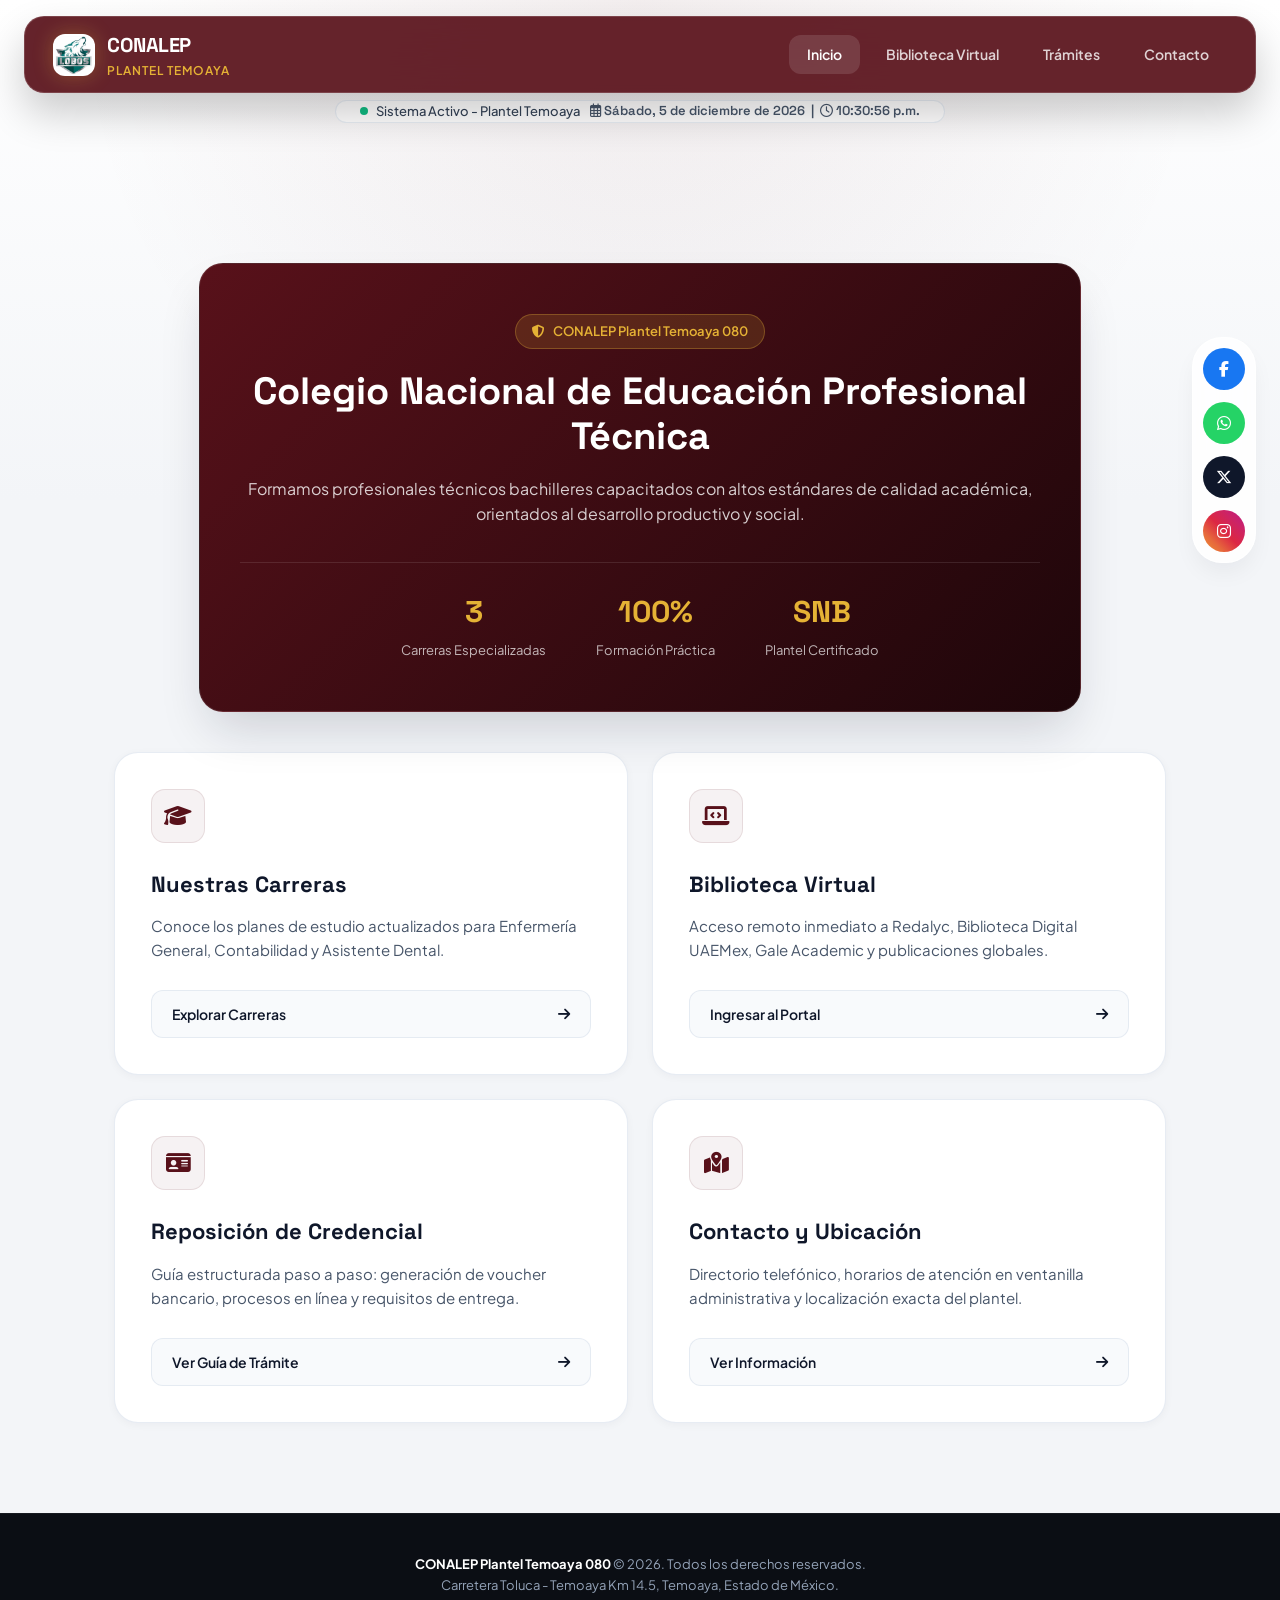
==== index.html @ 71636ceb "Update index.html" ====
<!DOCTYPE html>
<html lang="es">
<head>
    <meta charset="UTF-8">
    <meta name="viewport" content="width=device-width, initial-scale=1.0">
    <title>CONALEP Plantel Temoaya | Portal Institucional</title>
    
    <!-- Tipografía Moderna y Font Awesome -->
    <link rel="preconnect" href="https://fonts.googleapis.com">
    <link rel="preconnect" href="https://fonts.gstatic.com" crossorigin>
    <link href="https://fonts.googleapis.com/css2?family=Plus+Jakarta+Sans:wght@300;400;500;600;700;800&family=Space+Grotesk:wght@600;700&display=swap" rel="stylesheet">
    <link rel="stylesheet" href="https://cdnjs.cloudflare.com/ajax/libs/font-awesome/6.4.2/css/all.min.css">
    
    <!-- Hoja de Estilos -->
    <link rel="stylesheet" href="css/estilos.css">
</head>
<body>

    <!-- Fondo de malla tecnológica -->
    <div class="bg-mesh"></div>

    <!-- Redes Sociales Flotantes -->
    <div class="social-icons-float">
        <a href="https://www.facebook.com/ConalepTemoaya080?mibextid=ZbWKwL" target="_blank" class="social-icon facebook" title="Facebook"><i class="fab fa-facebook-f"></i></a>
        <a href="https://whatsapp.com/channel/0029VaXkV3gK0IBemLqQGA2Q" target="_blank" class="social-icon whatsapp" title="WhatsApp"><i class="fab fa-whatsapp"></i></a>
        <a href="https://x.com/ConalepTemoaya?t=_tFDwOR5EO-kMRiu1jZuSw&s=08" target="_blank" class="social-icon x-icon" title="X"><i class="fab fa-x-twitter"></i></a>
        <a href="https://www.instagram.com/conaleptemoaya080/" target="_blank" class="social-icon instagram" title="Instagram"><i class="fab fa-instagram"></i></a>
    </div>

    <!-- Navbar Floating Glassmorphism -->
    <nav class="navbar-pro">
        <div class="nav-container">
            <div class="nav-brand">
                <div class="lobo-container" style="overflow: hidden; padding: 2px; width: 42px; height: 42px; border-radius: 12px; display: flex; align-items: center; justify-content: center; background: #FFF;">
                    <img src="imagenes/lobo1.jpeg" alt="Lobo CONALEP" style="width: 100%; height: 100%; object-fit: cover; border-radius: 10px;">
                </div>
                <div>
                    <span class="brand-main">CONALEP</span>
                    <span class="brand-sub">Plantel Temoaya</span>
                </div>
            </div>
            <div class="nav-menu">
                <a href="index.html" class="nav-link activo">Inicio</a>
                <a href="bibliotecas_en_linea.html" class="nav-link">Biblioteca Virtual</a>
                <a href="credencial.html" class="nav-link">Trámites</a>
                <a href="contacto.html" class="nav-link">Contacto</a>
            </div>
        </div>
    </nav>

    <!-- Barra de Estado Activo y Reloj en Vivo -->
    <div class="live-status-bar" style="max-width: 1200px; margin: 100px auto 20px auto; padding: 0 24px; display: flex; justify-content: space-between; align-items: center; flex-wrap: wrap; gap: 10px;">
        <div class="status-indicator" style="display: flex; align-items: center; gap: 8px; font-size: 13px; color: #334155; font-weight: 500;">
            <span class="pulse-dot" style="width: 8px; height: 8px; background: #10B981; border-radius: 50%; display: inline-block;"></span>
            <span class="status-text">Sistema Activo - Plantel Temoaya</span>
        </div>
        <div class="realtime-clock" id="liveClock" style="font-size: 13px; color: #475569; font-weight: 600;">
            <!-- JavaScript inyectará la fecha y hora aquí -->
        </div>
    </div>

    <!-- Header Principal / Hero Banner Tecnológico -->
    <header class="encabezado-inicio">
        <div class="hero-banner-senior">
            <div class="hero-banner-content">
                <div class="hero-badge"><i class="fas fa-shield-alt"></i> CONALEP Plantel Temoaya 080</div>
                <h1>Colegio Nacional de Educación Profesional Técnica</h1>
                <p>Formamos profesionales técnicos bachilleres capacitados con altos estándares de calidad académica, orientados al desarrollo productivo y social.</p>
                
                <div class="hero-stats">
                    <div class="stat-item">
                        <span class="stat-number">3</span>
                        <span class="stat-label">Carreras Especializadas</span>
                    </div>
                    <div class="stat-item">
                        <span class="stat-number">100%</span>
                        <span class="stat-label">Formación Práctica</span>
                    </div>
                    <div class="stat-item">
                        <span class="stat-number">SNB</span>
                        <span class="stat-label">Plantel Certificado</span>
                    </div>
                </div>
            </div>
        </div>
    </header>

    <!-- Grilla Bento de Servicios Principales -->
    <main class="contenedor-tarjetas">
        
        <div class="tarjeta-servicio">
            <div>
                <div class="tarjeta-icono"><i class="fas fa-graduation-cap"></i></div>
                <h2>Nuestras Carreras</h2>
                <p>Conoce los planes de estudio actualizados para Enfermería General, Contabilidad y Asistente Dental.</p>
            </div>
            <a href="carreras.html" class="btn-amarillo">
                <span>Explorar Carreras</span>
                <i class="fas fa-arrow-right"></i>
            </a>
        </div>

        <div class="tarjeta-servicio">
            <div>
                <div class="tarjeta-icono"><i class="fas fa-laptop-code"></i></div>
                <h2>Biblioteca Virtual</h2>
                <p>Acceso remoto inmediato a Redalyc, Biblioteca Digital UAEMex, Gale Academic y publicaciones globales.</p>
            </div>
            <a href="bibliotecas_en_linea.html" class="btn-amarillo">
                <span>Ingresar al Portal</span>
                <i class="fas fa-arrow-right"></i>
            </a>
        </div>

        <div class="tarjeta-servicio">
            <div>
                <div class="tarjeta-icono"><i class="fas fa-id-card"></i></div>
                <h2>Reposición de Credencial</h2>
                <p>Guía estructurada paso a paso: generación de voucher bancario, procesos en línea y requisitos de entrega.</p>
            </div>
            <a href="credencial.html" class="btn-amarillo">
                <span>Ver Guía de Trámite</span>
                <i class="fas fa-arrow-right"></i>
            </a>
        </div>

        <div class="tarjeta-servicio">
            <div>
                <div class="tarjeta-icono"><i class="fas fa-map-location-dot"></i></div>
                <h2>Contacto y Ubicación</h2>
                <p>Directorio telefónico, horarios de atención en ventanilla administrativa y localización exacta del plantel.</p>
            </div>
            <a href="contacto.html" class="btn-amarillo">
                <span>Ver Información</span>
                <i class="fas fa-arrow-right"></i>
            </a>
        </div>

    </main>

    <!-- Pie de Página Corporativo -->
    <footer class="footer-institucional">
        <p><strong>CONALEP Plantel Temoaya 080</strong> &copy; 2026. Todos los derechos reservados.</p>
        <p>Carretera Toluca - Temoaya Km 14.5, Temoaya, Estado de México.</p>
    </footer>

    <!-- Script desacoplado -->
    <script src="js/main.js"></script>
</body>
</html>
---- css/estilos.css ----
/* ============================================================
   PORTAL CONALEP TEMOAYA - ENTERPRISE DESIGN SYSTEM
   ============================================================ */
:root {
    --brand-primary: #58111A;
    --brand-primary-dark: #380A10;
    --brand-accent: #E5B235;
    
    --bg-body: #F3F5F8;
    --bg-card: #FFFFFF;
    
    --text-heading: #0F172A;
    --text-body: #475569;
    --text-muted: #94A3B8;
    
    --border-subtle: rgba(226, 232, 240, 0.8);
    
    --shadow-sm: 0 2px 8px rgba(15, 23, 42, 0.04);
    --shadow-md: 0 12px 24px -4px rgba(15, 23, 42, 0.06);
    --shadow-xl: 0 25px 50px -12px rgba(15, 23, 42, 0.18);

    --radius-xl: 24px;
    --radius-md: 14px;
    --transition-smooth: all 0.4s cubic-bezier(0.16, 1, 0.3, 1);
}

* {
    box-sizing: border-box;
    margin: 0;
    padding: 0;
}

body {
    font-family: 'Plus Jakarta Sans', sans-serif;
    background-color: var(--bg-body);
    color: var(--text-body);
    line-height: 1.6;
    overflow-x: hidden;
}

/* Fondo con Malla Tecnológica */
.bg-mesh {
    position: absolute;
    top: 0;
    left: 0;
    width: 100%;
    height: 500px;
    background: radial-gradient(circle at 50% 0%, rgba(88, 17, 26, 0.07) 0%, transparent 70%),
                linear-gradient(to bottom, #FFFFFF, var(--bg-body));
    z-index: -1;
}

/* Navbar Ultra-Glassmorphism */
.navbar-pro {
    position: fixed;
    top: 16px;
    left: 50%;
    transform: translateX(-50%);
    width: calc(100% - 48px);
    max-width: 1280px;
    background: rgba(88, 17, 26, 0.92);
    backdrop-filter: blur(16px) saturate(180%);
    border: 1px solid rgba(255, 255, 255, 0.15);
    border-radius: 20px;
    box-shadow: 0 20px 40px rgba(0, 0, 0, 0.2);
    z-index: 1000;
}

.nav-container {
    padding: 12px 28px;
    display: flex;
    justify-content: space-between;
    align-items: center;
}

.nav-brand {
    display: flex;
    align-items: center;
    gap: 12px;
}

.brand-badge {
    width: 36px;
    height: 36px;
    background: linear-gradient(135deg, var(--brand-accent), #B8860B);
    color: var(--brand-primary-dark);
    font-family: 'Space Grotesk', sans-serif;
    font-weight: 700;
    font-size: 18px;
    display: flex;
    align-items: center;
    justify-content: center;
    border-radius: 10px;
}

.brand-main {
    color: #FFFFFF;
    font-family: 'Space Grotesk', sans-serif;
    font-weight: 700;
    font-size: 20px;
    letter-spacing: -0.5px;
}

.brand-sub {
    color: var(--brand-accent);
    font-size: 12px;
    font-weight: 600;
    text-transform: uppercase;
    letter-spacing: 1px;
    display: block;
}

.nav-menu {
    display: flex;
    gap: 8px;
}

.nav-link {
    color: rgba(255, 255, 255, 0.8);
    text-decoration: none;
    font-size: 14px;
    font-weight: 600;
    padding: 8px 18px;
    border-radius: 12px;
    transition: var(--transition-smooth);
}

.nav-link:hover, .nav-link.activo {
    color: #FFFFFF;
    background: rgba(255, 255, 255, 0.12);
}

/* Redes Sociales Flotantes */
.social-icons-float {
    position: fixed;
    right: 24px;
    top: 50%;
    transform: translateY(-50%);
    display: flex;
    flex-direction: column;
    gap: 12px;
    padding: 10px;
    background: rgba(255, 255, 255, 0.85);
    backdrop-filter: blur(12px);
    border: 1px solid rgba(255, 255, 255, 0.9);
    border-radius: 30px;
    box-shadow: var(--shadow-md);
    z-index: 999;
}

.social-icon {
    width: 42px;
    height: 42px;
    border-radius: 50%;
    color: white;
    display: flex;
    align-items: center;
    justify-content: center;
    text-decoration: none;
    font-size: 16px;
    transition: var(--transition-smooth);
}

.social-icon:hover {
    transform: scale(1.15) rotate(-4deg);
}

.facebook { background: #1877F2; }
.whatsapp { background: #25D366; }
.x-icon { background: #0F172A; }
.instagram { background: linear-gradient(45deg, #f09433, #e6683c, #dc2743, #cc2366, #bc1888); }

/* Hero Banner Tecnológico (Reemplazo Senior de fotos) */
.encabezado-inicio {
    max-width: 1100px;
    margin: 120px auto 40px auto;
    padding: 0 24px;
}

.hero-banner-senior {
    padding: 50px 40px;
    background: linear-gradient(135deg, #58111A 0%, #1E060A 100%);
    border-radius: var(--radius-xl);
    color: #FFFFFF;
    box-shadow: var(--shadow-xl);
    position: relative;
    overflow: hidden;
    border: 1px solid rgba(255, 255, 255, 0.1);
}

.hero-banner-content {
    max-width: 800px;
    margin: 0 auto;
    text-align: center;
}

.hero-badge {
    display: inline-flex;
    align-items: center;
    gap: 8px;
    background: rgba(229, 178, 53, 0.15);
    color: var(--brand-accent);
    padding: 6px 16px;
    border-radius: 30px;
    font-size: 13px;
    font-weight: 600;
    margin-bottom: 20px;
    border: 1px solid rgba(229, 178, 53, 0.3);
}

.hero-banner-content h1 {
    font-family: 'Space Grotesk', sans-serif;
    font-size: 38px;
    font-weight: 700;
    line-height: 1.2;
    margin-bottom: 16px;
    color: #FFFFFF;
}

.hero-banner-content p {
    font-size: 16px;
    color: rgba(255, 255, 255, 0.8);
    margin-bottom: 35px;
    line-height: 1.6;
}

.hero-stats {
    display: flex;
    justify-content: center;
    gap: 50px;
    padding-top: 25px;
    border-top: 1px solid rgba(255, 255, 255, 0.1);
}

.stat-item {
    display: flex;
    flex-direction: column;
    align-items: center;
}

.stat-number {
    font-family: 'Space Grotesk', sans-serif;
    font-size: 30px;
    font-weight: 700;
    color: var(--brand-accent);
}

.stat-label {
    font-size: 13px;
    color: rgba(255, 255, 255, 0.7);
    margin-top: 4px;
}

/* Grilla Bento Asimétrica */
.contenedor-tarjetas {
    display: grid;
    grid-template-columns: repeat(12, 1fr);
    gap: 24px;
    max-width: 1100px;
    margin: 0 auto 90px auto;
    padding: 0 24px;
}

.tarjeta-servicio {
    background: var(--bg-card);
    border-radius: var(--radius-xl);
    padding: 36px;
    border: 1px solid var(--border-subtle);
    box-shadow: var(--shadow-sm);
    display: flex;
    flex-direction: column;
    justify-content: space-between;
    transition: var(--transition-smooth);
}

.tarjeta-servicio:nth-child(1) { grid-column: span 6; }
.tarjeta-servicio:nth-child(2) { grid-column: span 6; }
.tarjeta-servicio:nth-child(3) { grid-column: span 6; }
.tarjeta-servicio:nth-child(4) { grid-column: span 6; }

.tarjeta-servicio:hover {
    transform: translateY(-8px);
    box-shadow: var(--shadow-xl);
    border-color: rgba(88, 17, 26, 0.2);
}

.tarjeta-icono {
    width: 54px;
    height: 54px;
    background: rgba(88, 17, 26, 0.05);
    color: var(--brand-primary);
    border-radius: var(--radius-md);
    display: flex;
    align-items: center;
    justify-content: center;
    font-size: 22px;
    margin-bottom: 24px;
    border: 1px solid rgba(88, 17, 26, 0.1);
}

.tarjeta-servicio h2 {
    font-family: 'Space Grotesk', sans-serif;
    color: var(--text-heading);
    font-size: 22px;
    font-weight: 700;
    margin-bottom: 12px;
}

.tarjeta-servicio p {
    color: var(--text-body);
    font-size: 15px;
    line-height: 1.6;
    margin-bottom: 28px;
}

.btn-amarillo {
    display: inline-flex;
    align-items: center;
    justify-content: space-between;
    background: #F8FAFC;
    color: var(--text-heading);
    border: 1px solid var(--border-subtle);
    padding: 12px 20px;
    border-radius: 12px;
    font-weight: 600;
    font-size: 14px;
    text-decoration: none;
    transition: var(--transition-smooth);
}

.btn-amarillo:hover {
    background: var(--brand-primary);
    color: #FFFFFF;
    border-color: var(--brand-primary);
}

.btn-amarillo i {
    transition: transform 0.3s ease;
}

.btn-amarillo:hover i {
    transform: translateX(5px);
}

/* Footer Corporativo */
.footer-institucional {
    background: #0B0E14;
    color: var(--text-muted);
    text-align: center;
    padding: 40px 24px;
    font-size: 13px;
    border-top: 1px solid rgba(255, 255, 255, 0.05);
}

.footer-institucional strong {
    color: #FFFFFF;
}

/* Responsive */
@media (max-width: 900px) {
    .tarjeta-servicio {
        grid-column: span 12 !important;
    }
    .hero-stats {
        flex-direction: column;
        gap: 20px;
    }
}

/* Barra de Estado en Tiempo Real */
.live-status-bar {
    max-width: 1100px;
    margin: 110px auto 15px auto;
    padding: 10px 20px;
    display: flex;
    justify-content: space-between;
    align-items: center;
    background: rgba(255, 255, 255, 0.8);
    backdrop-filter: blur(10px);
    border: 1px solid var(--border-subtle);
    border-radius: 12px;
    font-size: 13px;
    color: var(--text-body);
    font-weight: 500;
}

.status-indicator {
    display: flex;
    align-items: center;
    gap: 8px;
}

.pulse-dot {
    width: 8px;
    height: 8px;
    background-color: #10B981;
    border-radius: 50%;
    box-shadow: 0 0 0 0 rgba(16, 185, 129, 0.7);
    animation: pulse-green 2s infinite;
}

@keyframes pulse-green {
    0% { transform: scale(0.95); box-shadow: 0 0 0 0 rgba(16, 185, 129, 0.7); }
    70% { transform: scale(1); box-shadow: 0 0 0 6px rgba(16, 185, 129, 0); }
    100% { transform: scale(0.95); box-shadow: 0 0 0 0 rgba(16, 185, 129, 0); }
}

.realtime-clock {
    font-family: 'Space Grotesk', sans-serif;
    color: var(--brand-primary);
    font-weight: 600;
}

@media (max-width: 768px) {
    .live-status-bar {
        flex-direction: column;
        gap: 6px;
        text-align: center;
    }
}
/* Contenedor y Animación del Lobo Institucional (Nivel Senior) */
.lobo-container {
    width: 42px;
    height: 42px;
    background: linear-gradient(135deg, var(--brand-accent), #B8860B);
    color: var(--brand-primary-dark);
    border-radius: 12px;
    display: flex;
    align-items: center;
    justify-content: center;
    font-size: 20px;
    box-shadow: 0 0 20px rgba(229, 178, 53, 0.3);
    animation: flotarLobo 3s ease-in-out infinite;
}

/* Animación fluida tipo flotación corporativa */
@keyframes flotarLobo {
    0% {
        transform: translateY(0px) rotate(0deg);
    }
    50% {
        transform: translateY(-4px) rotate(2deg);
    }
    100% {
        transform: translateY(0px) rotate(0deg);
    }
}
/* ==========================================================================
   ADICIONES FINALES - PORTAL SENIOR CONALEP TEMOAYA
   ========================================================================== */

/* 1. Estructura de Páginas Secundarias y Footer Sticky (Fijar pie abajo) */
html, body {
    height: 100%;
}

body {
    display: flex;
    flex-direction: column;
}

.page-wrapper, .library-container, .carreras-wrapper, .contact-container {
    flex: 1;
    width: 100%;
    max-width: 1200px;
    margin: 130px auto 60px auto;
    padding: 0 24px;
    box-sizing: border-box;
}

.footer-institucional {
    margin-top: auto;
}

/* 2. Biblioteca Virtual - Pestañas y Tarjetas de Enlaces */
.library-header {
    text-align: center;
    margin-bottom: 40px;
}

.library-header h1 {
    font-family: 'Space Grotesk', sans-serif;
    color: var(--brand-primary);
    font-size: 36px;
    font-weight: 700;
    margin-bottom: 12px;
}

.semestre-tabs {
    display: flex;
    justify-content: center;
    gap: 10px;
    margin-bottom: 40px;
    flex-wrap: wrap;
}

.tab-btn {
    background: #FFFFFF;
    border: 1px solid var(--border-subtle);
    color: var(--text-body);
    padding: 12px 22px;
    border-radius: 12px;
    font-family: 'Space Grotesk', sans-serif;
    font-weight: 600;
    font-size: 14px;
    cursor: pointer;
    transition: var(--transition-smooth);
    box-shadow: var(--shadow-sm);
}

.tab-btn.active, .tab-btn:hover {
    background: var(--brand-primary);
    color: var(--brand-accent);
    border-color: var(--brand-primary);
    box-shadow: var(--shadow-md);
}

.tab-content {
    display: none;
}

.tab-content.active {
    display: block;
    animation: fadeIn 0.4s ease-in-out;
}

@keyframes fadeIn {
    from { opacity: 0; transform: translateY(10px); }
    to { opacity: 1; transform: translateY(0); }
}

.modulo-card {
    background: var(--bg-card);
    border-radius: var(--radius-xl);
    padding: 28px;
    margin-bottom: 24px;
    border: 1px solid var(--border-subtle);
    box-shadow: var(--shadow-sm);
}

.modulo-title {
    font-family: 'Space Grotesk', sans-serif;
    font-size: 19px;
    color: var(--brand-primary);
    margin-bottom: 20px;
    display: flex;
    align-items: center;
    gap: 12px;
    border-bottom: 2px solid #F1F5F9;
    padding-bottom: 12px;
}

.modulo-title i {
    color: var(--brand-accent);
    font-size: 22px;
}

.links-grid {
    display: grid;
    grid-template-columns: repeat(auto-fill, minmax(340px, 1fr));
    gap: 16px;
}

.resource-link-item {
    background: #F8FAFC;
    border: 1px solid var(--border-subtle);
    padding: 16px 20px;
    border-radius: 14px;
    text-decoration: none;
    color: var(--text-heading);
    font-size: 14px;
    font-weight: 600;
    display: flex;
    align-items: center;
    gap: 14px;
    transition: var(--transition-smooth);
    box-shadow: var(--shadow-sm);
}

.resource-link-item:hover {
    background: #FFFFFF;
    border-color: var(--brand-primary);
    transform: translateY(-3px);
    box-shadow: var(--shadow-md);
    color: var(--brand-primary);
}

.resource-link-item i {
    background: rgba(88, 17, 26, 0.08);
    color: var(--brand-primary);
    width: 36px;
    height: 36px;
    border-radius: 10px;
    display: flex;
    align-items: center;
    justify-content: center;
    font-size: 16px;
    flex-shrink: 0;
    transition: var(--transition-smooth);
}

.resource-link-item:hover i {
    background: var(--brand-primary);
    color: var(--brand-accent);
}

/* 3. Carreras (Oferta Educativa) */
.carreras-grid {
    display: grid;
    grid-template-columns: repeat(auto-fit, minmax(320px, 1fr));
    gap: 30px;
}

.carrera-card {
    background: var(--bg-card);
    border-radius: var(--radius-xl);
    overflow: hidden;
    border: 1px solid var(--border-subtle);
    box-shadow: var(--shadow-md);
    display: flex;
    flex-direction: column;
    transition: var(--transition-smooth);
}

.carrera-card:hover {
    transform: translateY(-6px);
    box-shadow: var(--shadow-xl);
}

.carrera-img-container {
    width: 100%;
    height: 240px;
    overflow: hidden;
    background: var(--brand-primary);
}

.carrera-img-container img {
    width: 100%;
    height: 100%;
    object-fit: cover;
    display: block;
}

.carrera-body {
    padding: 30px 25px;
    display: flex;
    flex-direction: column;
    flex-grow: 1;
}

.carrera-title {
    font-family: 'Space Grotesk', sans-serif;
    color: var(--brand-primary);
    font-size: 24px;
    font-weight: 700;
    text-align: center;
    margin-bottom: 15px;
}

.competencias-title {
    font-family: 'Space Grotesk', sans-serif;
    color: var(--brand-primary);
    font-size: 16px;
    font-weight: 700;
    text-align: center;
    margin-bottom: 15px;
    border-top: 1px dashed var(--border-subtle);
    padding-top: 20px;
}

.competencias-list {
    list-style: none;
    padding: 0;
    margin: 0;
    display: flex;
    flex-direction: column;
    gap: 10px;
}

.competencias-list li {
    display: flex;
    align-items: flex-start;
    gap: 10px;
    color: var(--text-body);
    font-size: 13px;
    line-height: 1.5;
}

.competencias-list li i {
    color: var(--brand-accent);
    font-size: 14px;
    margin-top: 3px;
    flex-shrink: 0;
}

/* 4. Contacto y Formularios */
.contact-grid {
    display: grid;
    grid-template-columns: 1fr 1fr;
    gap: 30px;
}

.contact-card {
    background: var(--bg-card);
    border-radius: var(--radius-xl);
    padding: 40px;
    border: 1px solid var(--border-subtle);
    box-shadow: var(--shadow-md);
}

.form-control {
    width: 100%;
    padding: 14px 18px;
    border: 1px solid var(--border-subtle);
    border-radius: 12px;
    font-size: 14px;
    outline: none;
    font-family: 'Plus Jakarta Sans', sans-serif;
    transition: var(--transition-smooth);
}

.form-control:focus {
    border-color: var(--brand-primary);
    box-shadow: 0 0 0 3px rgba(88, 17, 26, 0.1);
}

@media (max-width: 768px) {
    .contact-grid {
        grid-template-columns: 1fr;
    }
}
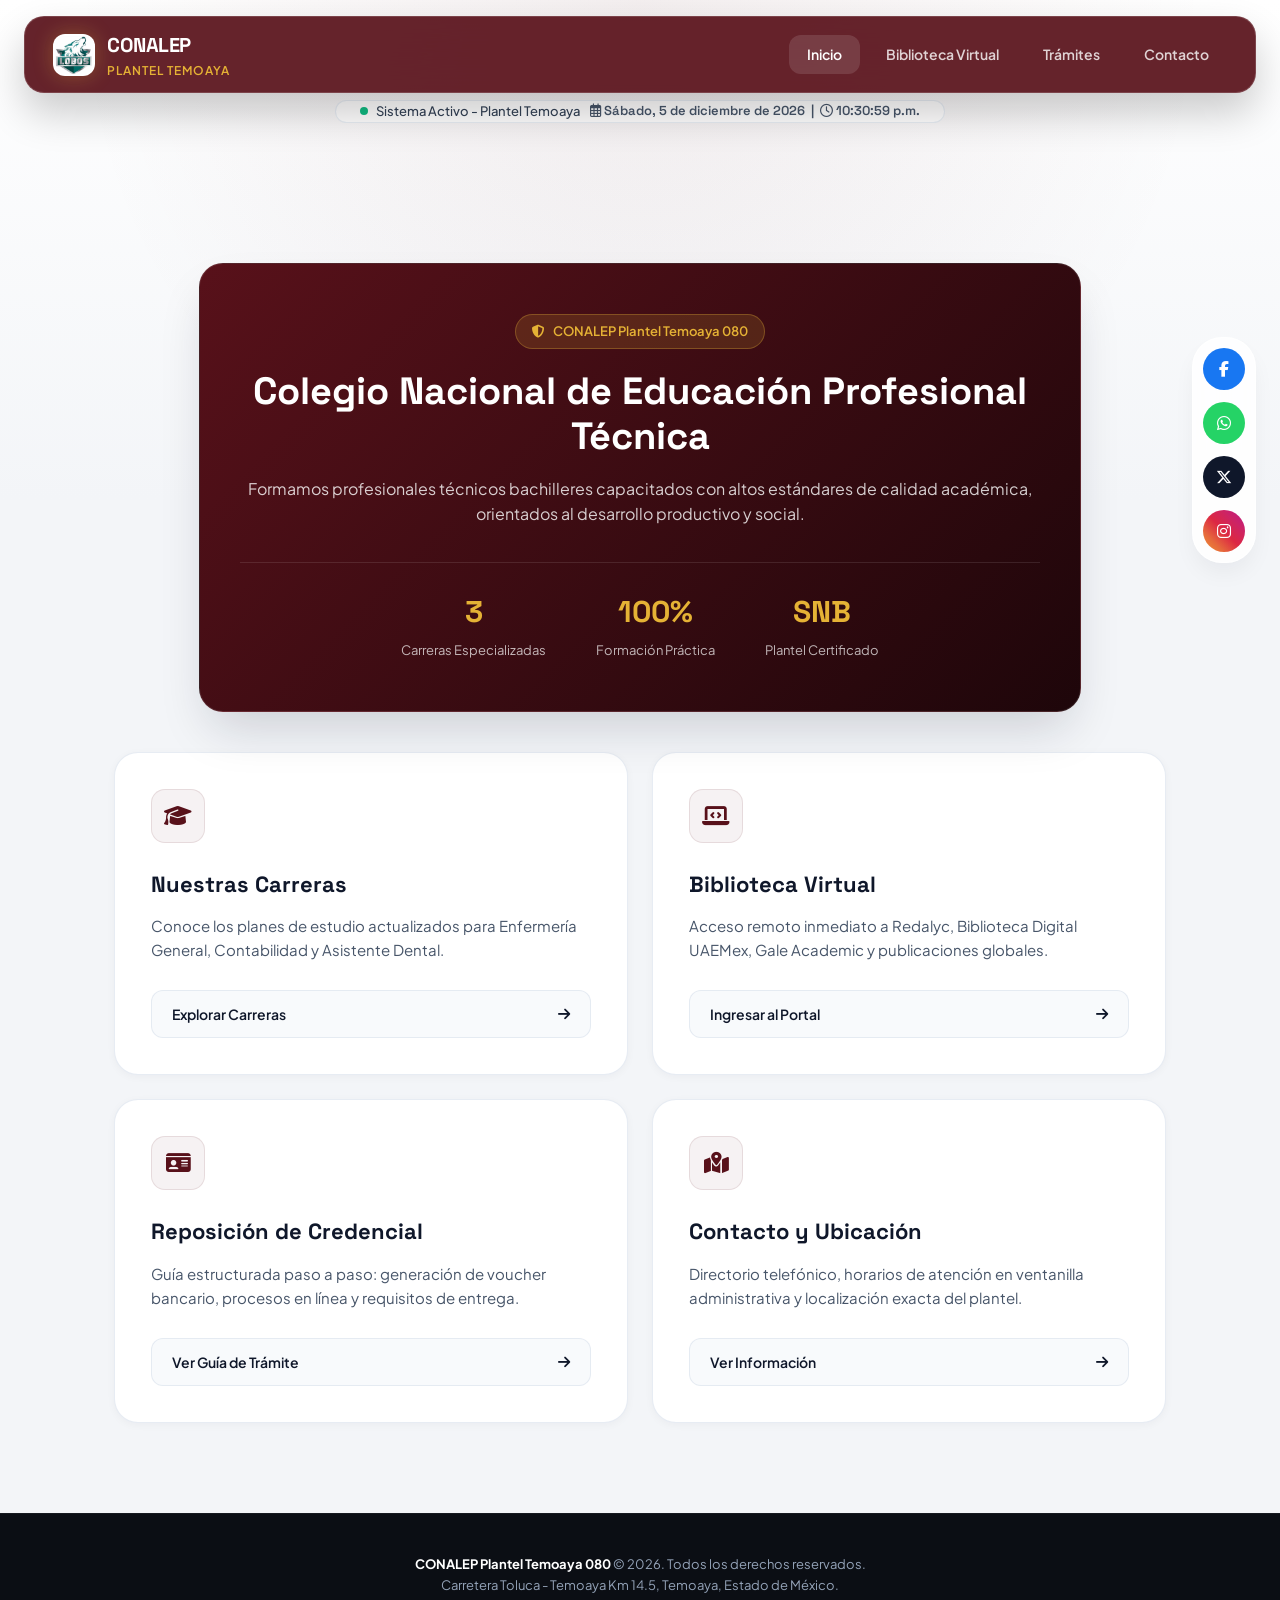
==== commit e9d8e1f7: "Update index.html" ====
--- a/index.html
+++ b/index.html
@@ -41,9 +41,9 @@
             </div>
             <div class="nav-menu">
                 <a href="index.html" class="nav-link activo">Inicio</a>
-                <a href="bibliotecas_en_linea.html" class="nav-link">Biblioteca Virtual</a>
-                <a href="credencial.html" class="nav-link">Trámites</a>
-                <a href="contacto.html" class="nav-link">Contacto</a>
+                <a href="bibliotecas/bibliotecas_en_linea.html" class="nav-link">Biblioteca Virtual</a>
+                <a href="paginas/credencial.html" class="nav-link">Trámites</a>
+                <a href="paginas/contacto.html" class="nav-link">Contacto</a>
             </div>
         </div>
     </nav>
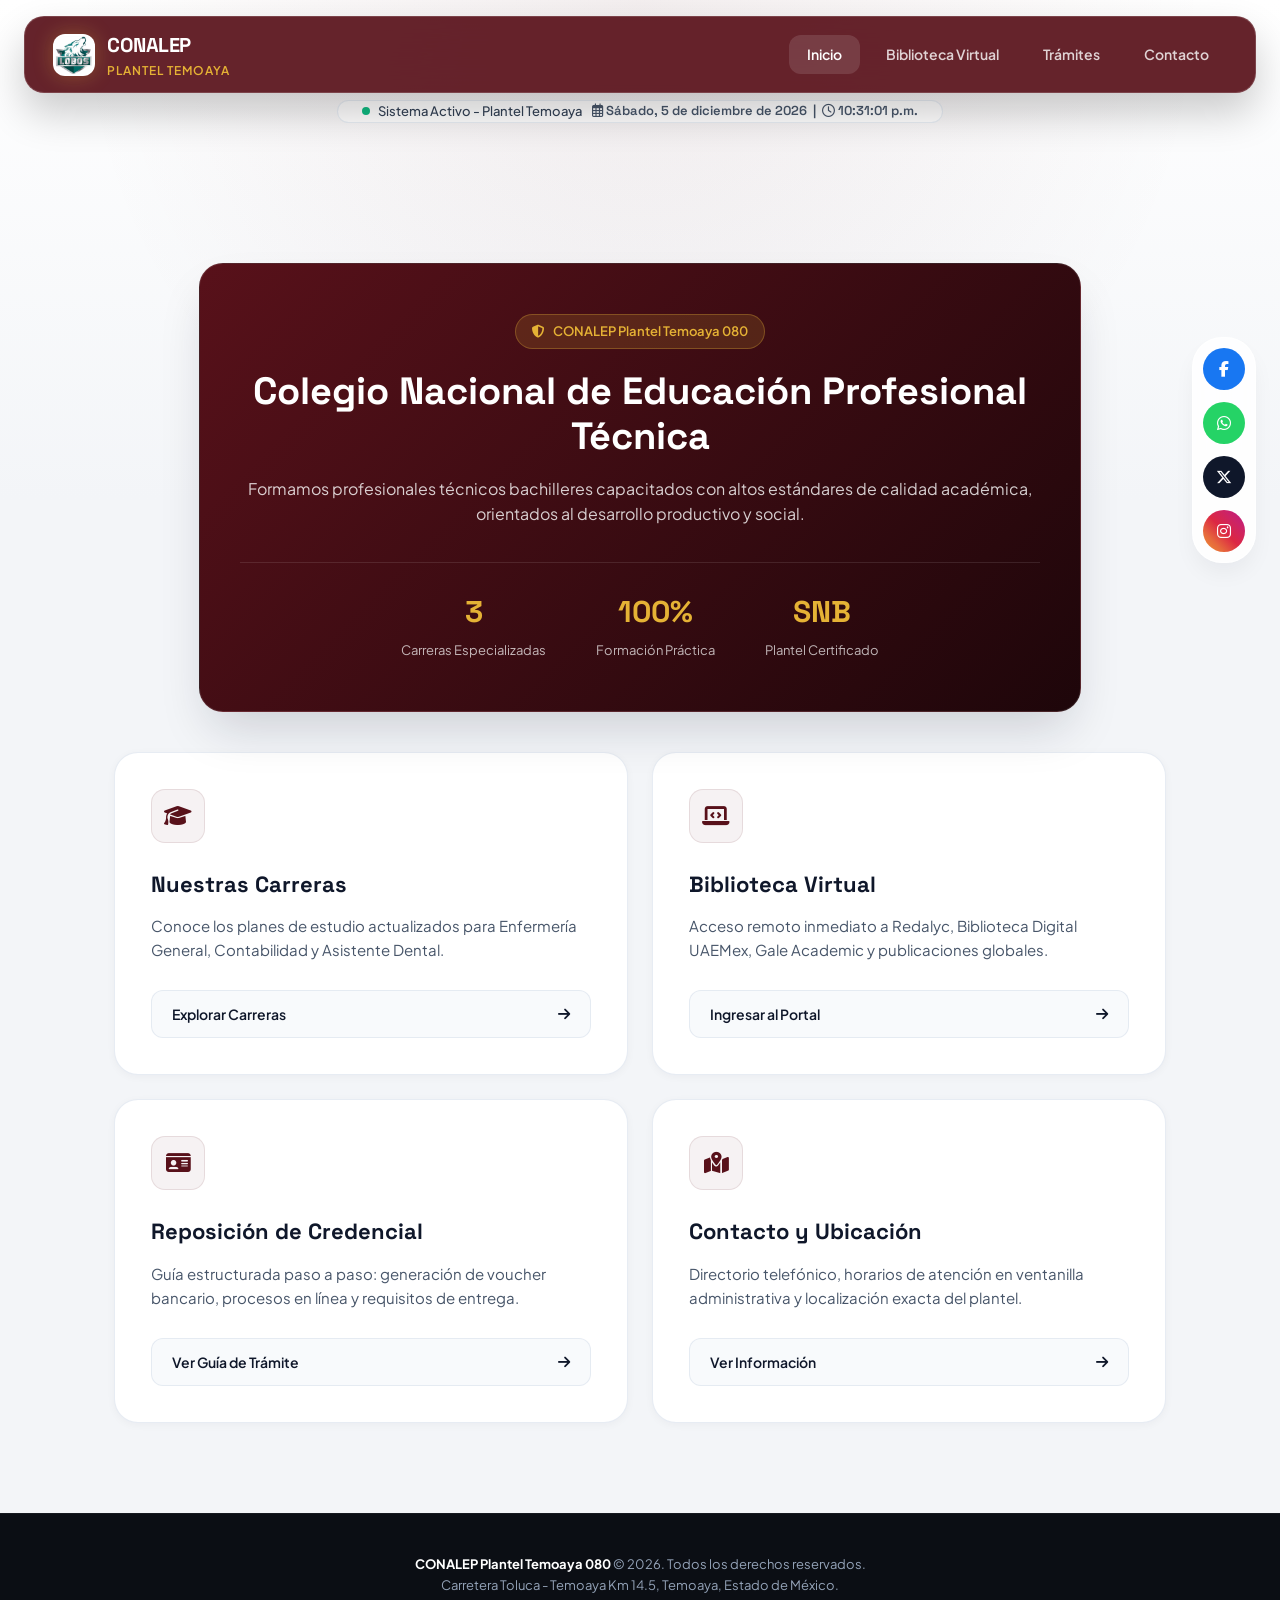
==== commit 8ec4e005: "Update index.html" ====
--- a/index.html
+++ b/index.html
@@ -41,7 +41,7 @@
             </div>
             <div class="nav-menu">
                 <a href="index.html" class="nav-link activo">Inicio</a>
-                <a href="bibliotecas/bibliotecas_en_linea.html" class="nav-link">Biblioteca Virtual</a>
+                <a href="bibliotecas_en_linea.html" class="nav-link">Biblioteca Virtual</a>
                 <a href="paginas/credencial.html" class="nav-link">Trámites</a>
                 <a href="paginas/contacto.html" class="nav-link">Contacto</a>
             </div>
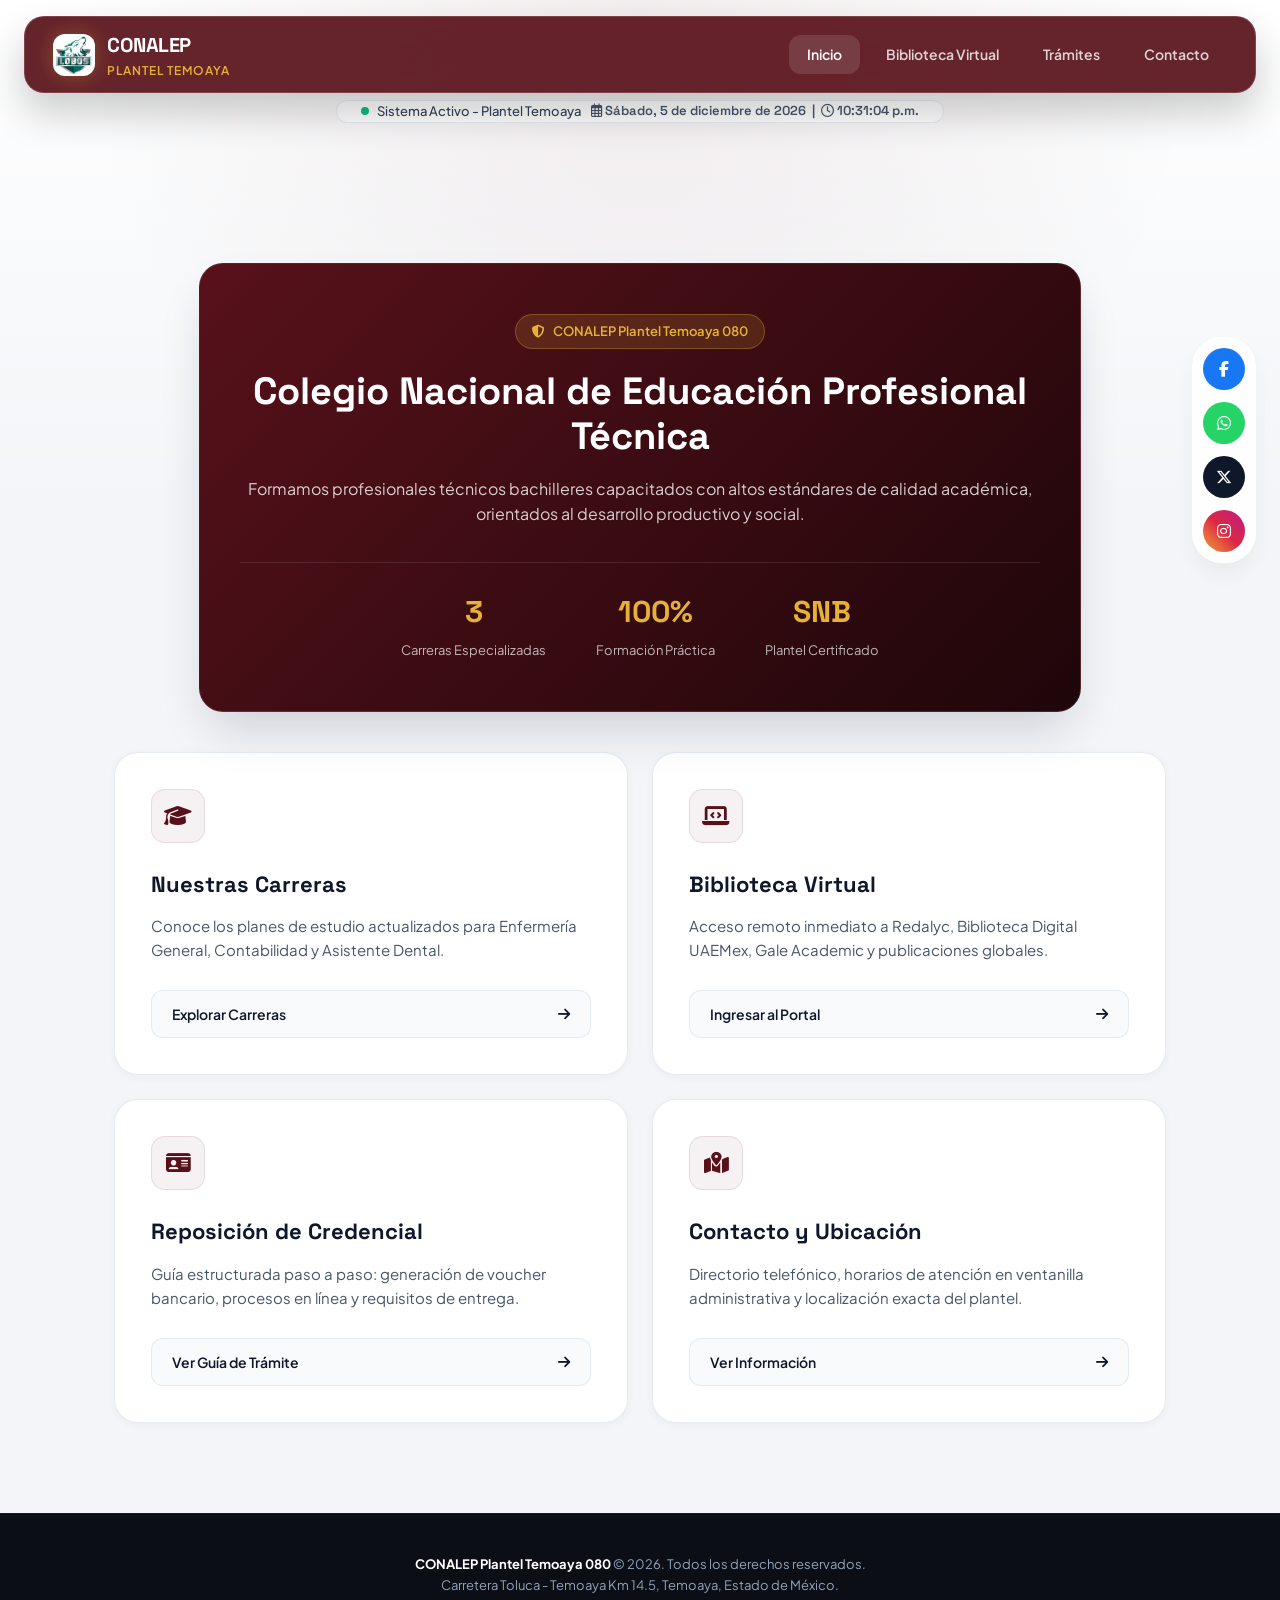
==== commit 30221cb5: "Update index.html" ====
--- a/index.html
+++ b/index.html
@@ -41,7 +41,7 @@
             </div>
             <div class="nav-menu">
                 <a href="index.html" class="nav-link activo">Inicio</a>
-                <a href="bibliotecas_en_linea.html" class="nav-link">Biblioteca Virtual</a>
+                <a href="bibliotecas/bibliotecas_en_linea.html" class="nav-link">Biblioteca Virtual</a>
                 <a href="paginas/credencial.html" class="nav-link">Trámites</a>
                 <a href="paginas/contacto.html" class="nav-link">Contacto</a>
             </div>
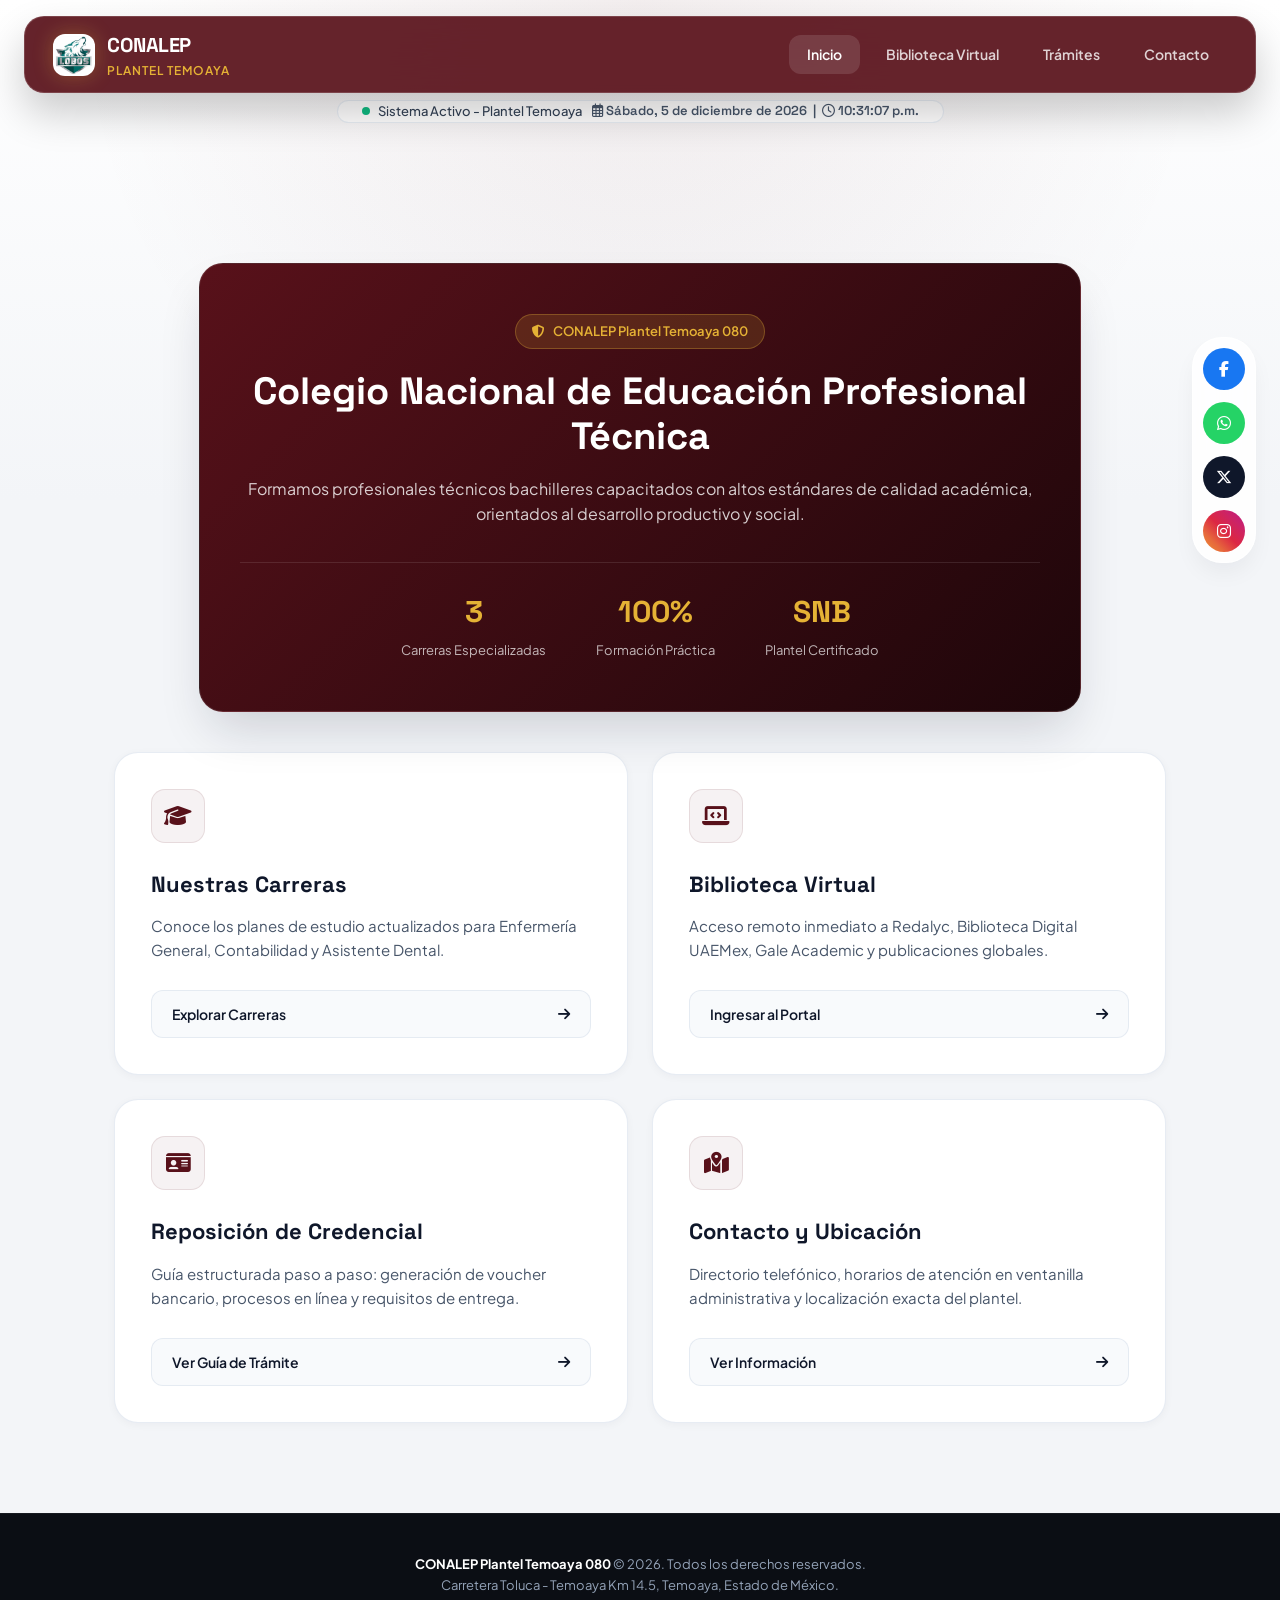
==== commit 85d4f0e4: "Update index.html" ====
--- a/index.html
+++ b/index.html
@@ -42,8 +42,8 @@
             <div class="nav-menu">
                 <a href="index.html" class="nav-link activo">Inicio</a>
                 <a href="bibliotecas/bibliotecas_en_linea.html" class="nav-link">Biblioteca Virtual</a>
-                <a href="paginas/credencial.html" class="nav-link">Trámites</a>
-                <a href="paginas/contacto.html" class="nav-link">Contacto</a>
+                <a href="credencial.html" class="nav-link">Trámites</a>
+                <a href="contacto.html" class="nav-link">Contacto</a>
             </div>
         </div>
     </nav>
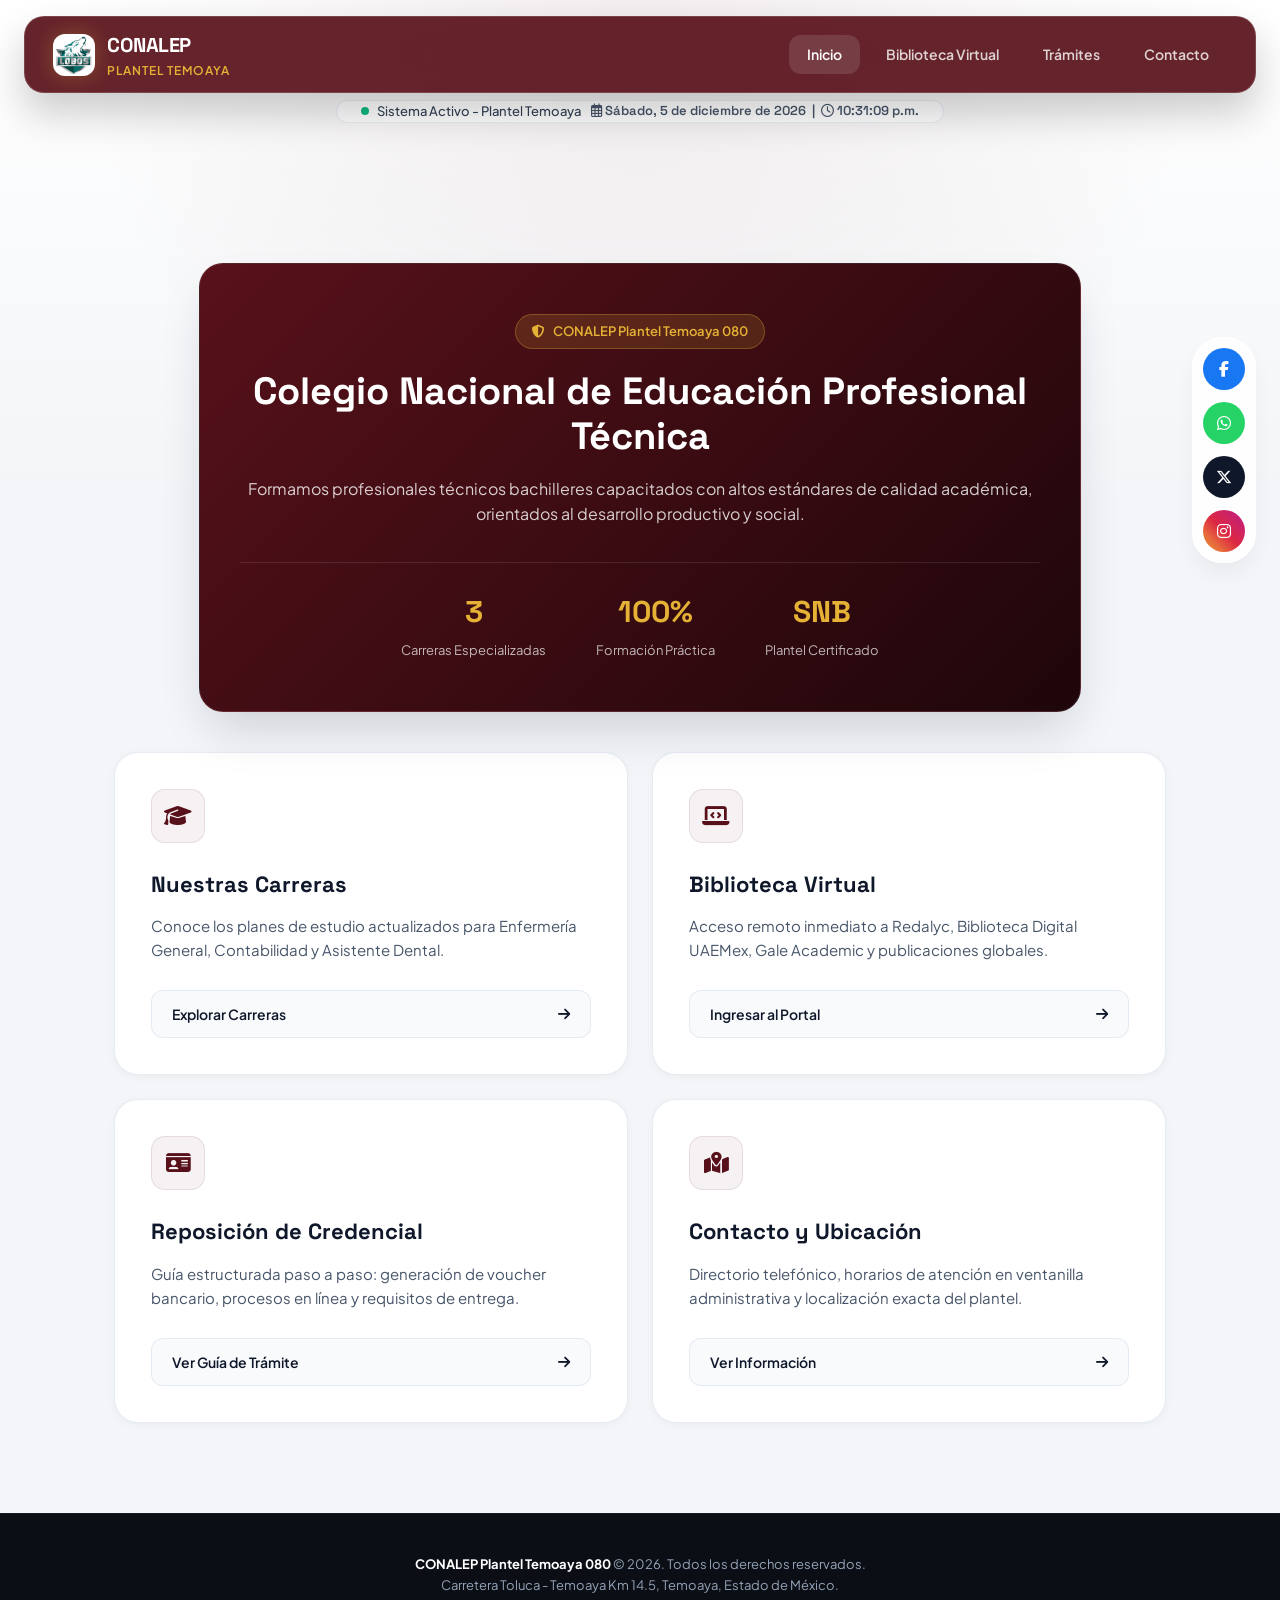
==== commit f31b8d5e: "Update index.html" ====
--- a/index.html
+++ b/index.html
@@ -42,8 +42,8 @@
             <div class="nav-menu">
                 <a href="index.html" class="nav-link activo">Inicio</a>
                 <a href="bibliotecas/bibliotecas_en_linea.html" class="nav-link">Biblioteca Virtual</a>
-                <a href="credencial.html" class="nav-link">Trámites</a>
-                <a href="contacto.html" class="nav-link">Contacto</a>
+                <a href="paginas/credencial.html" class="nav-link">Trámites</a>
+                <a href="paginas/contacto.html" class="nav-link">Contacto</a>
             </div>
         </div>
     </nav>
@@ -94,7 +94,7 @@
                 <h2>Nuestras Carreras</h2>
                 <p>Conoce los planes de estudio actualizados para Enfermería General, Contabilidad y Asistente Dental.</p>
             </div>
-            <a href="carreras.html" class="btn-amarillo">
+            <a href="paginas/carreras.html" class="btn-amarillo">
                 <span>Explorar Carreras</span>
                 <i class="fas fa-arrow-right"></i>
             </a>
@@ -106,7 +106,7 @@
                 <h2>Biblioteca Virtual</h2>
                 <p>Acceso remoto inmediato a Redalyc, Biblioteca Digital UAEMex, Gale Academic y publicaciones globales.</p>
             </div>
-            <a href="bibliotecas_en_linea.html" class="btn-amarillo">
+            <a href="bibliotecas/bibliotecas_en_linea.html" class="btn-amarillo">
                 <span>Ingresar al Portal</span>
                 <i class="fas fa-arrow-right"></i>
             </a>
@@ -118,7 +118,7 @@
                 <h2>Reposición de Credencial</h2>
                 <p>Guía estructurada paso a paso: generación de voucher bancario, procesos en línea y requisitos de entrega.</p>
             </div>
-            <a href="credencial.html" class="btn-amarillo">
+            <a href="paginas/credencial.html" class="btn-amarillo">
                 <span>Ver Guía de Trámite</span>
                 <i class="fas fa-arrow-right"></i>
             </a>
@@ -130,7 +130,7 @@
                 <h2>Contacto y Ubicación</h2>
                 <p>Directorio telefónico, horarios de atención en ventanilla administrativa y localización exacta del plantel.</p>
             </div>
-            <a href="contacto.html" class="btn-amarillo">
+            <a href="paginas/contacto.html" class="btn-amarillo">
                 <span>Ver Información</span>
                 <i class="fas fa-arrow-right"></i>
             </a>
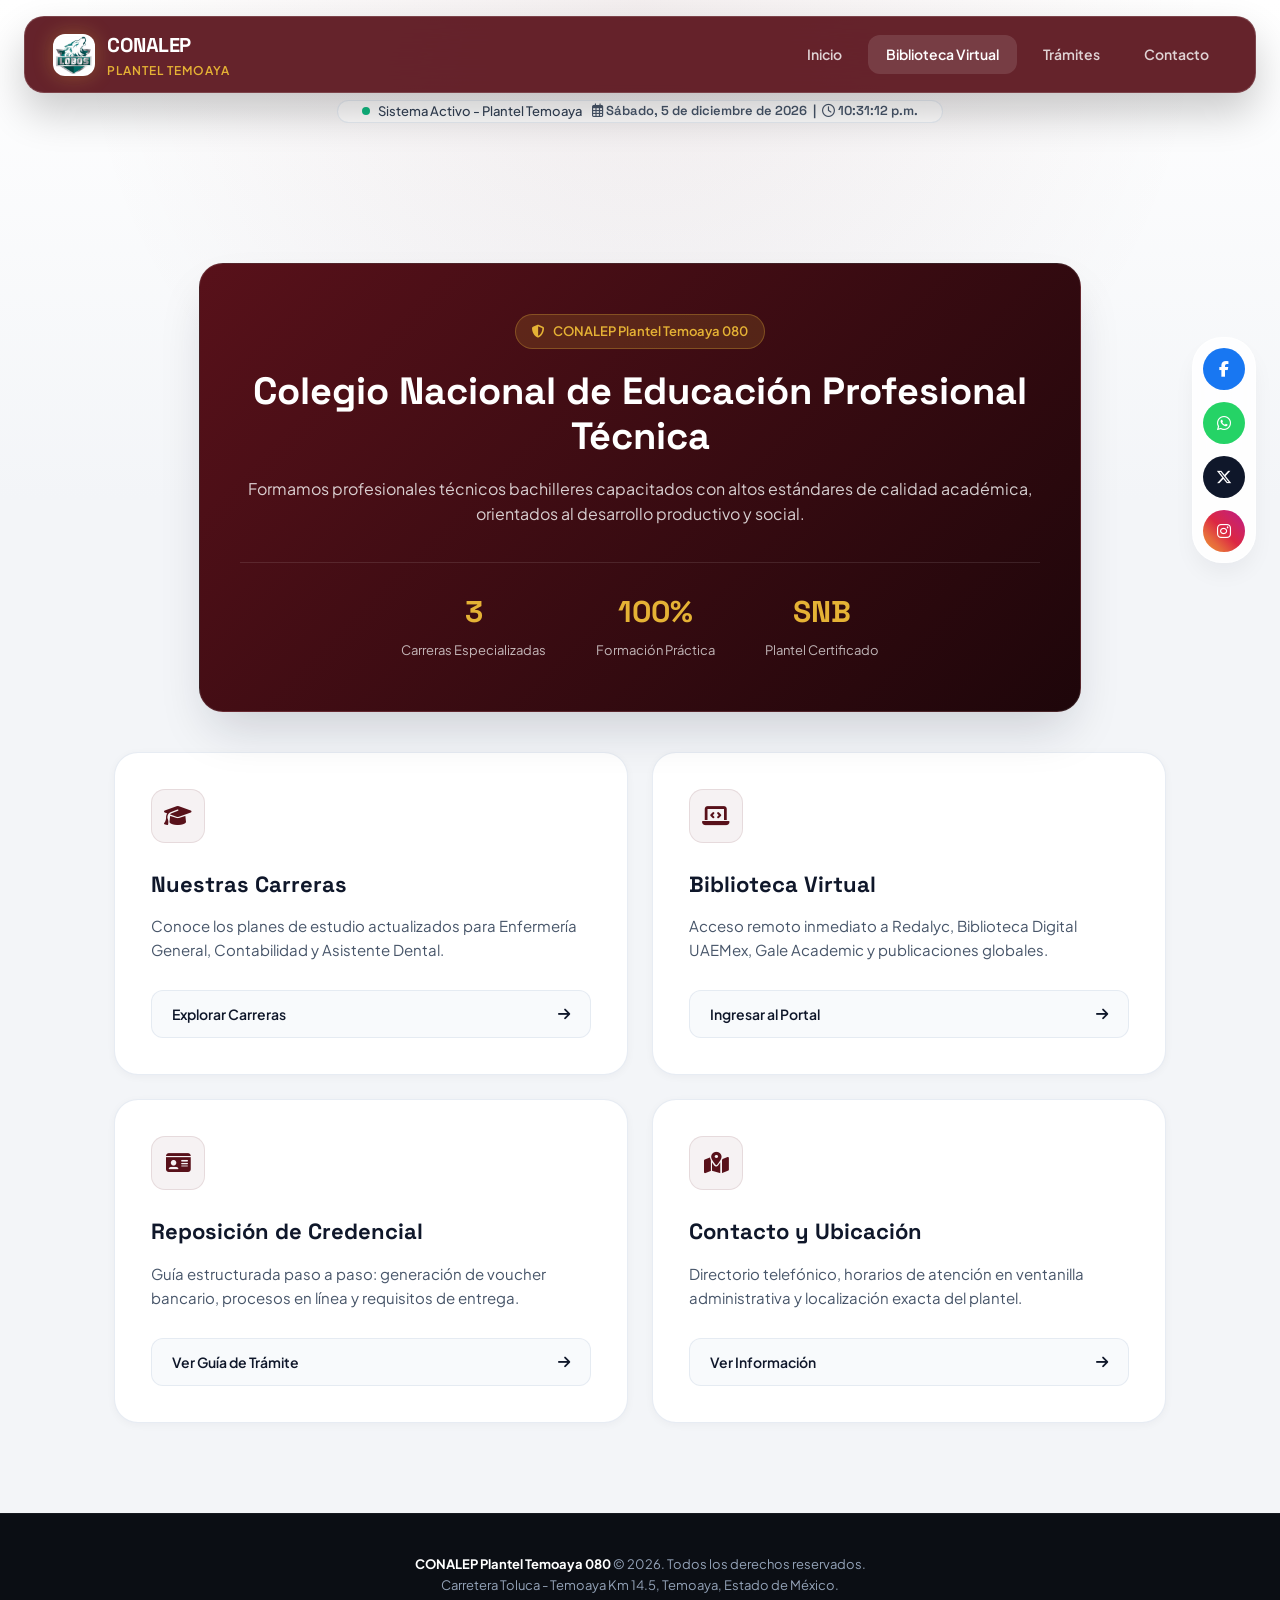
==== commit d781107d: "Update index.html" ====
--- a/index.html
+++ b/index.html
@@ -40,11 +40,11 @@
                 </div>
             </div>
             <div class="nav-menu">
-                <a href="index.html" class="nav-link activo">Inicio</a>
-                <a href="bibliotecas/bibliotecas_en_linea.html" class="nav-link">Biblioteca Virtual</a>
-                <a href="paginas/credencial.html" class="nav-link">Trámites</a>
-                <a href="paginas/contacto.html" class="nav-link">Contacto</a>
-            </div>
+    <a href="../index.html" class="nav-link">Inicio</a>
+    <a href="bibliotecas_en_linea.html" class="nav-link activo">Biblioteca Virtual</a>
+    <a href="../paginas/credencial.html" class="nav-link">Trámites</a>
+    <a href="../paginas/contacto.html" class="nav-link">Contacto</a>
+</div>
         </div>
     </nav>
 
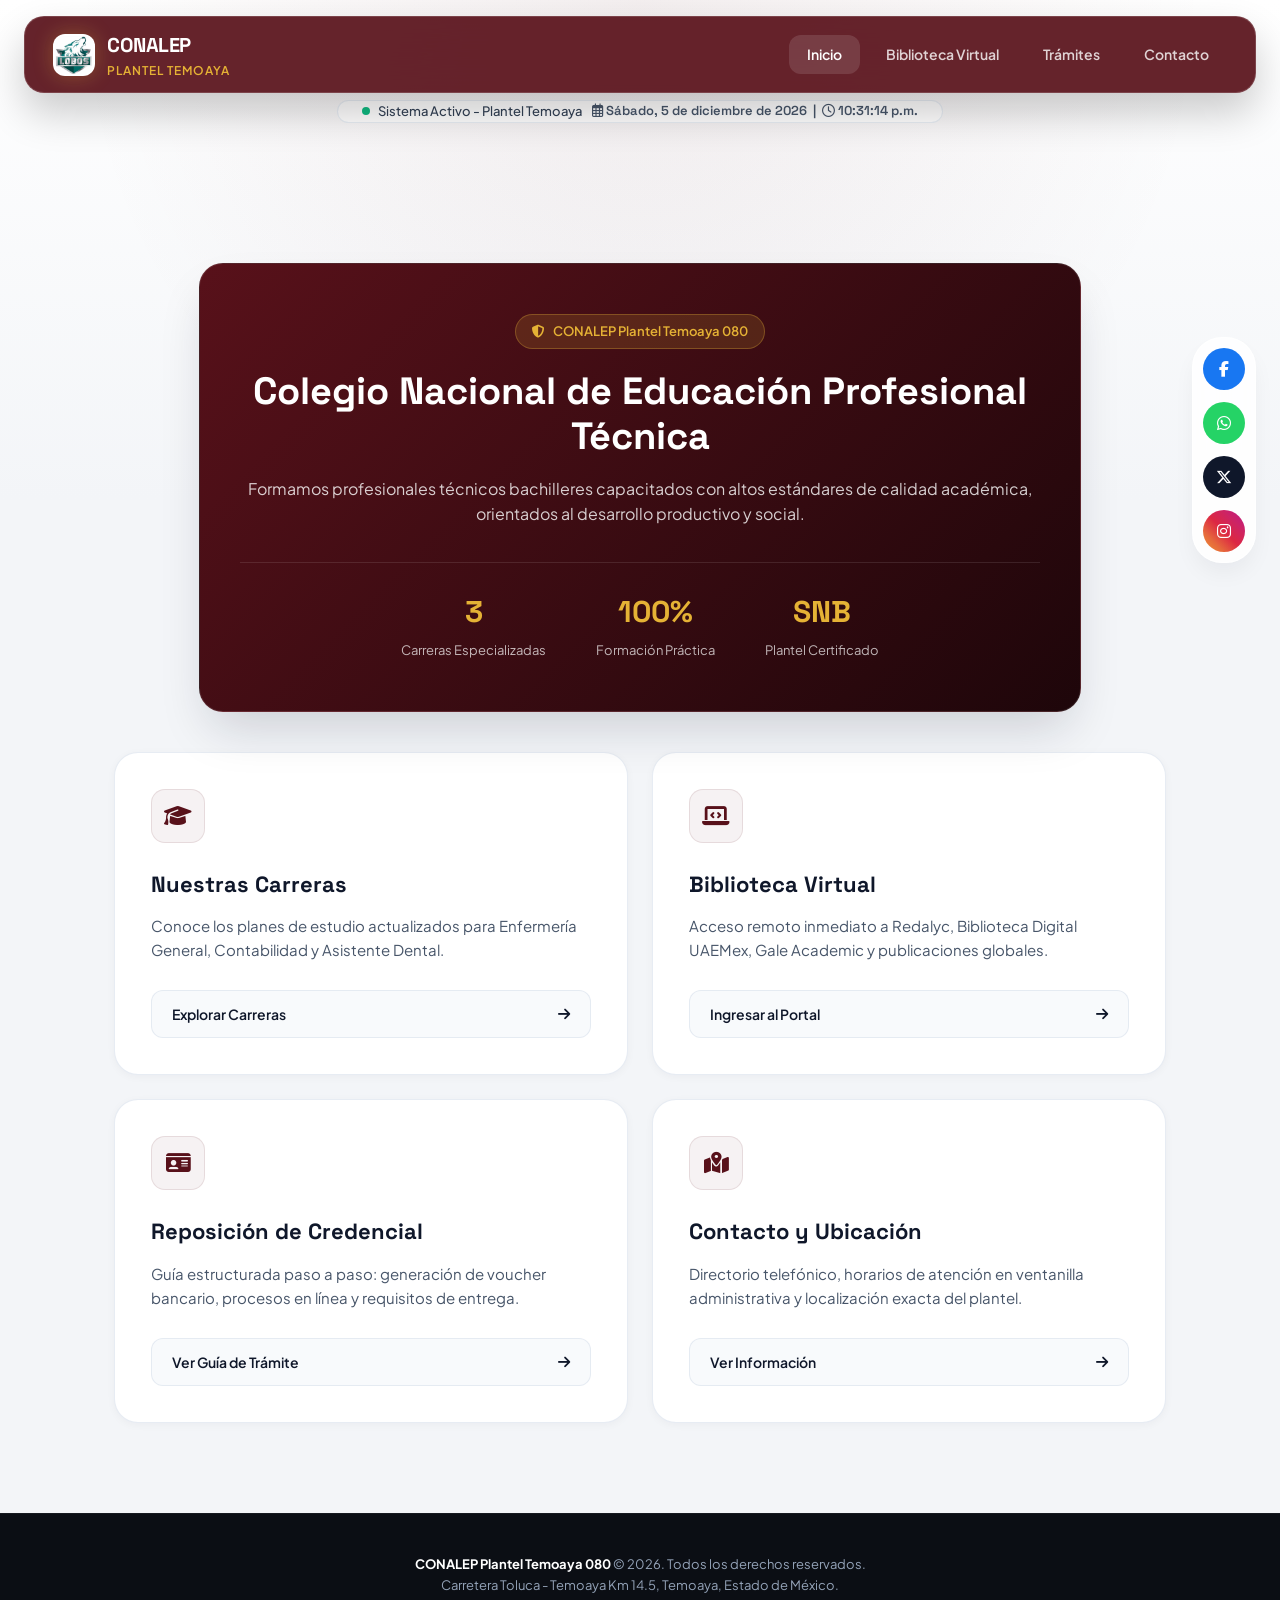
==== commit 0621089e: "Update index.html" ====
--- a/index.html
+++ b/index.html
@@ -40,10 +40,10 @@
                 </div>
             </div>
             <div class="nav-menu">
-    <a href="../index.html" class="nav-link">Inicio</a>
-    <a href="bibliotecas_en_linea.html" class="nav-link activo">Biblioteca Virtual</a>
-    <a href="../paginas/credencial.html" class="nav-link">Trámites</a>
-    <a href="../paginas/contacto.html" class="nav-link">Contacto</a>
+    <a href="index.html" class="nav-link activo">Inicio</a>
+    <a href="bibliotecas/bibliotecas_en_linea.html" class="nav-link">Biblioteca Virtual</a>
+    <a href="paginas/credencial.html" class="nav-link">Trámites</a>
+    <a href="paginas/contacto.html" class="nav-link">Contacto</a>
 </div>
         </div>
     </nav>
--- a/css/estilos.css
+++ b/css/estilos.css
@@ -728,4 +728,73 @@
     .contact-grid {
         grid-template-columns: 1fr;
     }
-}+}
+
+/* ==========================================================
+   CORRECCIÓN RESPONSIVA DEFINITIVA PARA CELULARES
+   ========================================================== */
+@media (max-width: 768px) {
+    /* Navbar adaptable en móviles */
+    .navbar-pro {
+        position: fixed;
+        top: 10px;
+        width: calc(100% - 16px);
+        left: 50%;
+        transform: translateX(-50%);
+        border-radius: 16px;
+    }
+
+    .nav-container {
+        flex-direction: column;
+        padding: 10px 14px;
+        gap: 8px;
+    }
+
+    .nav-brand {
+        width: 100%;
+        justify-content: center;
+    }
+
+    .nav-menu {
+        display: flex;
+        flex-wrap: wrap;
+        justify-content: center;
+        gap: 4px;
+        width: 100%;
+    }
+
+    .nav-link {
+        padding: 6px 10px;
+        font-size: 12px;
+        border-radius: 8px;
+    }
+
+    /* Redes sociales flotantes abajo o compactas para que no estorben */
+    .social-icons-float {
+        position: static;
+        flex-direction: row;
+        justify-content: center;
+        transform: none;
+        margin: 15px auto;
+        width: fit-content;
+        box-shadow: var(--shadow-sm);
+    }
+
+    /* Tarjetas y contenedores a una sola columna */
+    .contenedor-tarjetas, 
+    .carreras-grid, 
+    .contact-grid {
+        grid-template-columns: 1fr !important;
+        padding: 0 12px;
+    }
+
+    .tarjeta-servicio {
+        grid-column: span 12 !important;
+        padding: 20px;
+    }
+
+    .page-wrapper, .library-container, .carreras-wrapper, .contact-container {
+        margin: 110px auto 30px auto;
+        padding: 0 12px;
+    }
+}
